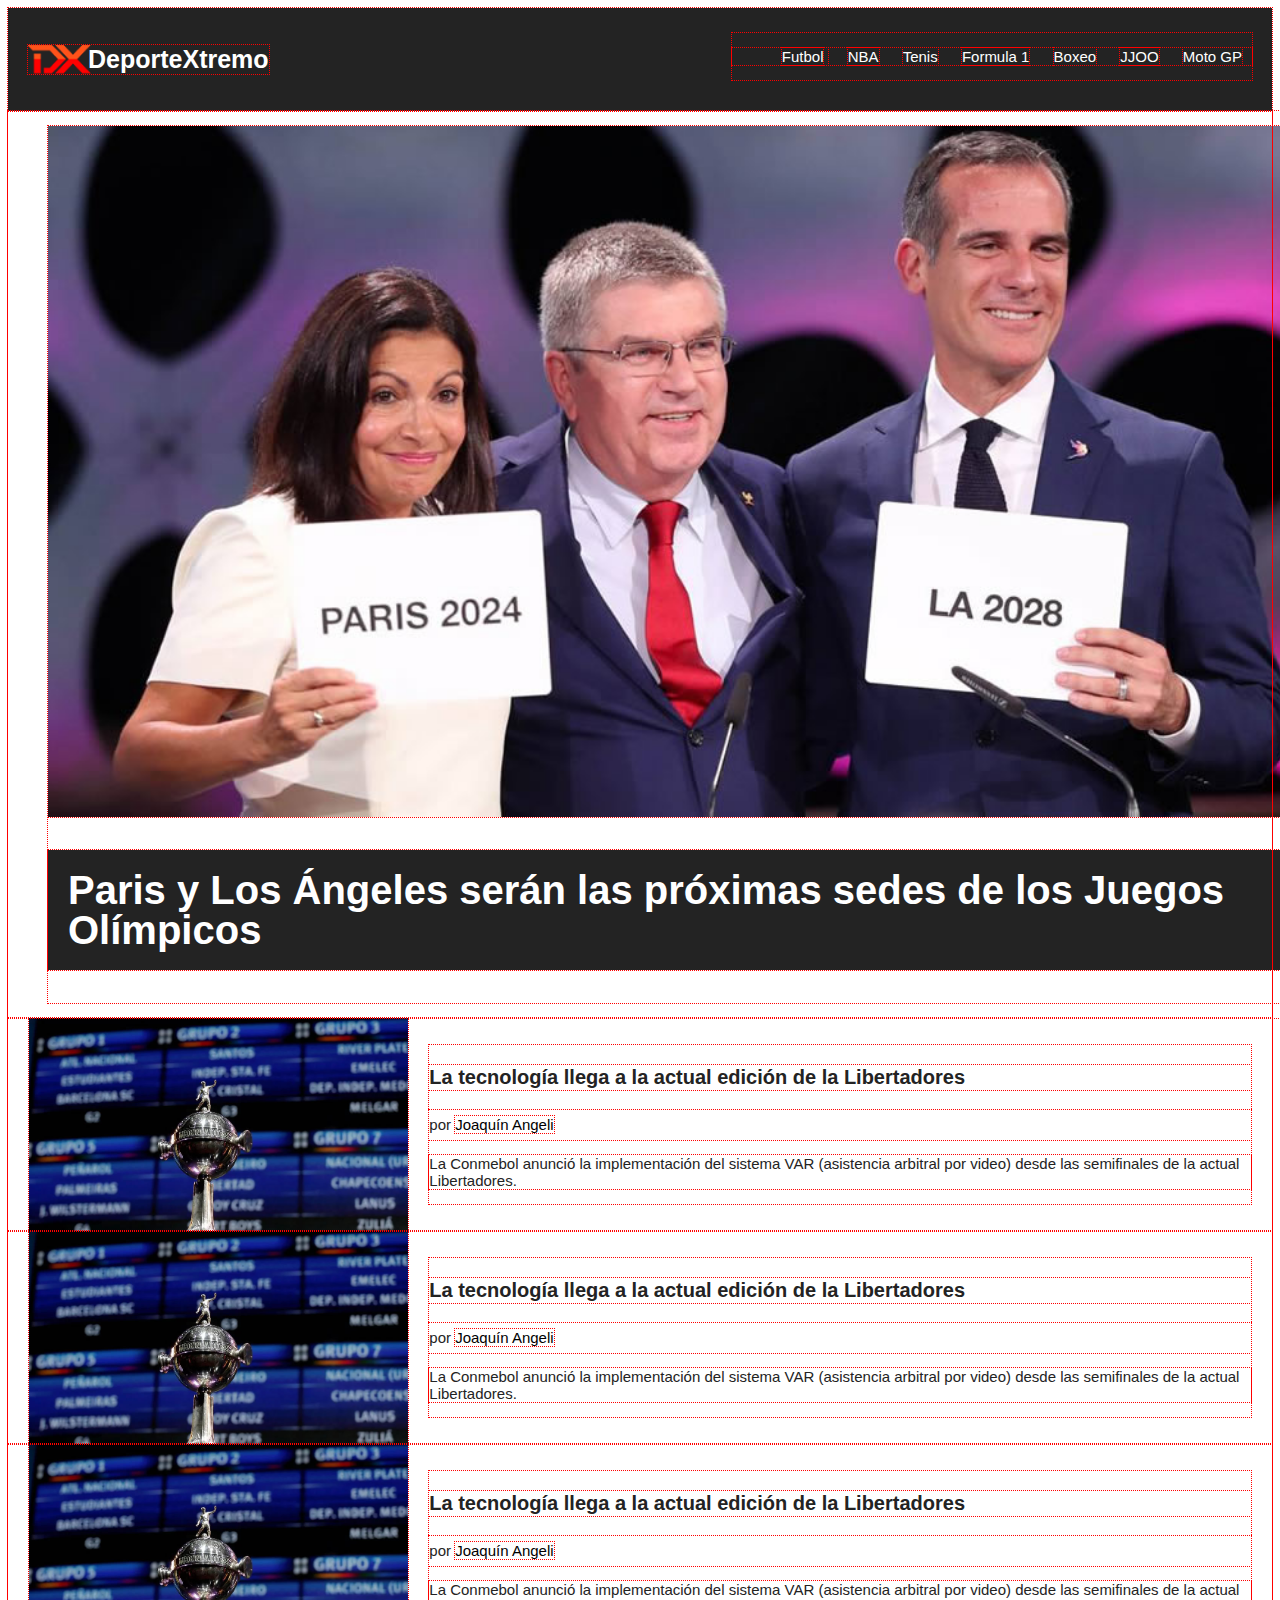
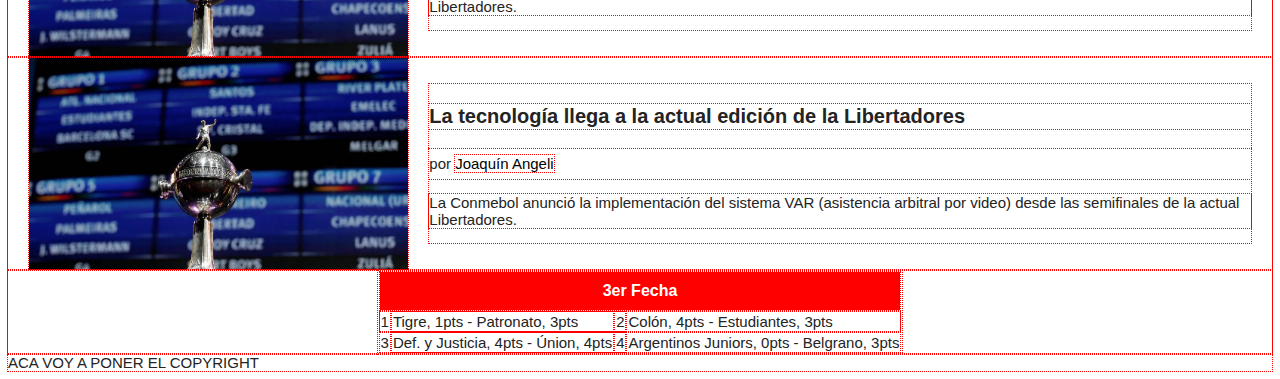
==== _BASE_/index.html @ b35e1c30 "Actualización" ====
<!DOCTYPE html>
<html lang="es-AR">
    <head>
        <meta charset="utf-8">
        <title>DX - DeporteXtremo</title>
        <link rel="stylesheet" href="https://meyerweb.com/eric/tools/css/reset/reset.css">
        <link rel="stylesheet" href="css/dx.css">
    </head>
    <body>
        <!-- INICIO HEADER -->
        <header>
            <h1>DeporteXtremo</h1>

            <nav>
                <ul>
                    <li>
                        <a href="#">Futbol</a>
                    </li>
                    <li><a href="#">NBA</a></li>
                    <li><a href="#">Tenis</a></li>
                    <li><a href="#">Formula 1</a></li>
                    <li><a href="#">Boxeo</a></li>
                    <li><a href="#">JJOO</a></li>
                    <li><a href="#">Moto GP</a></li>
                </ul>
            </nav>

        </header>
        <!-- FIN DE HEADER -->

        <main>
            <section id="noticias-destacadas">
                <!-- INICIO NOTICIAS DESTACADAS -->
                <!-- Destacada #1 -->
                <figure>
                    <img src="img/juegos-olimpicos.jpg" alt="JJOO Sorteo">
                    <figcaption>
                        <h2>Paris y Los Ángeles serán las próximas sedes de los Juegos Olímpicos</h2>
                    </figcaption>
                </figure>

                <!-- Destacada #2 --
                <figure>
                    <img src="img/f1.jpg" alt="F1 Azerbaiyán">
                    <figcaption>
                        <h2>Ricciardo marcó el ritmo en los libres de Azerbaiyán</h2>
                    </figcaption>
                </figure>
                <!---->

                <!-- Destacada #3 --
                <figure>
                    <img src="img/rally.jpg" alt="Rally Cordoba">
                    <figcaption>
                        <h2>En Córdoba arrancó la 1er etapa del 38° Rally de la Argentina</h2>
                    </figcaption>
                </figure>
                <!---->
                <!-- FIN DE NOTICIAS DESTACADAS -->
            </section>

            <section id="ultimas-noticias">
                <!-- Inicio Noticia #1 -->
                <article class="noticia">
                    <div class="noticia-img">
                        <img src="img/sorteo-libertadores.jpg" alt="Sorteo Libertadores">
                    </div>

                    <div class="noticia-txt">
                        <h3>La tecnología llega a la actual edición de la Libertadores</h3>
                        <p>por <a href="#">Joaquín Angeli</a></p>
                        <p>La Conmebol anunció la implementación del sistema VAR (asistencia arbitral por video) desde las semifinales de la actual Libertadores.</p>
                    </div>
                </article>
                <!-- Fin de Noticia #1 -->
                
                <!-- Inicio Noticia #2 -->
                <article class="noticia">
                    <div class="noticia-img">
                        <img src="img/sorteo-libertadores.jpg" alt="Sorteo Libertadores">
                    </div>

                    <div class="noticia-txt">
                        <h3>La tecnología llega a la actual edición de la Libertadores</h3>
                        <p>por <a href="#">Joaquín Angeli</a></p>
                        <p>La Conmebol anunció la implementación del sistema VAR (asistencia arbitral por video) desde las semifinales de la actual Libertadores.</p>
                    </div>
                </article>
                <!-- Fin de Noticia #2 -->

                <!-- Inicio Noticia #3 -->
                <article class="noticia">
                    <div class="noticia-img">
                        <img src="img/sorteo-libertadores.jpg" alt="Sorteo Libertadores">
                    </div>

                    <div class="noticia-txt">
                        <h3>La tecnología llega a la actual edición de la Libertadores</h3>
                        <p>por <a href="#">Joaquín Angeli</a></p>
                        <p>La Conmebol anunció la implementación del sistema VAR (asistencia arbitral por video) desde las semifinales de la actual Libertadores.</p>
                    </div>
                </article>
                <!-- Fin de Noticia #3 -->

                <!-- Inicio Noticia #4 -->
                <article class="noticia">
                    <div class="noticia-img">
                        <img src="img/sorteo-libertadores.jpg" alt="Sorteo Libertadores">
                    </div>

                    <div class="noticia-txt">
                        <h3>La tecnología llega a la actual edición de la Libertadores</h3>
                        <p>por <a href="#">Joaquín Angeli</a></p>
                        <p>La Conmebol anunció la implementación del sistema VAR (asistencia arbitral por video) desde las semifinales de la actual Libertadores.</p>
                    </div>
                </article>
                <!-- Fin de Noticia #4 -->
            </section>

            <section id="tabla-resultados">

                <table>
                    <tr>
                        <th colspan="4">3er Fecha</th>
                    </tr>

                    <tr>
                        <td>1</td>
                        <td>Tigre, 1pts - Patronato, 3pts</td>
                        <td>2</td>
                        <td>Colón, 4pts - Estudiantes, 3pts</td>
                    </tr>

                    <tr>
                        <td>3</td>
                        <td>Def. y Justicia, 4pts - Únion, 4pts</td>
                        <td>4</td>
                        <td>Argentinos Juniors, 0pts - Belgrano, 3pts</td>
                    </tr>
                </table>

            </section>
        </main>

        <footer>
            ACA VOY A PONER EL COPYRIGHT
        </footer>
    </body>
</html>
---- _BASE_/css/dx.css ----
:root {
    font-size: 62.5%;
}
* {
    outline: dotted 1px red;
}
body {
    font-family: Arial, Helvetica, sans-serif;
    color: #232323;
    font-size: 1.5rem;
    overflow-x: hidden;
}
header {
    background-color: #232323;
    padding: 2rem;
    overflow: auto;
}
h1 {
    font-size: 2.5rem;
    font-weight: 600;
    color: #FFF;
    float: left;
    background-image: url("../img/logo.png");
    background-repeat: no-repeat;
    background-size: contain;
    padding-left: 6rem;
}
nav {
    float: right;
    margin-top: 0.5rem;
}
nav li {
    display: inline;
    margin: 0 1rem;
}
nav li a {
    color: #FFF;
    text-decoration: none;
}
#noticias-destacadas {
    width: 300vw;
    overflow: auto;
    /*animation: 20s slider infinite;*/
}
figure {
    float: left;
    width: 100vw;
}
img {
    display: block;
    width: 100%;
}
figure figcaption {
    background-color: #232323;
}
figure h2 {
    color: #FFF;
    font-weight: bold;
    font-size: 4rem;
    padding: 2rem;
    line-height: 100%;
}
.noticia {
    display: flex;
    flex-direction: row;
    justify-content: space-evenly; /* flext-start | flex-end | center | space-between | space-around | */
    align-items: center; /* flex-start | flex-end | center | stretch */
    min-height: 15rem;
}
.noticia-img {
    width: 30%;
}
.noticia-txt {
    width: 65%;
}
.noticia-txt h3 {
    font-weight: bold;
    font-size: 2rem;
    line-height: 125%;
}
.noticia-txt p:nth-of-type(1) {
    line-height: 200%;
}
.noticia-txt p:nth-of-type(1) a {
    text-decoration: none;
    color: #000;
}
#tabla-resultados table {
    margin: auto;
}
#tabla-resultados table th {
    background-color: red;
    color: #FFF;
    font-weight: bold;
    font-size: 1.6rem;
    padding: 1rem;
}

@keyframes slider {
    0% { margin-left: 0 }
    20% { margin-left: 0 }

    40% { margin-left: -100vw }
    60% { margin-left: -100vw }

    80% { margin-left: -200vw }
    100% { margin-left: -200vw }
}
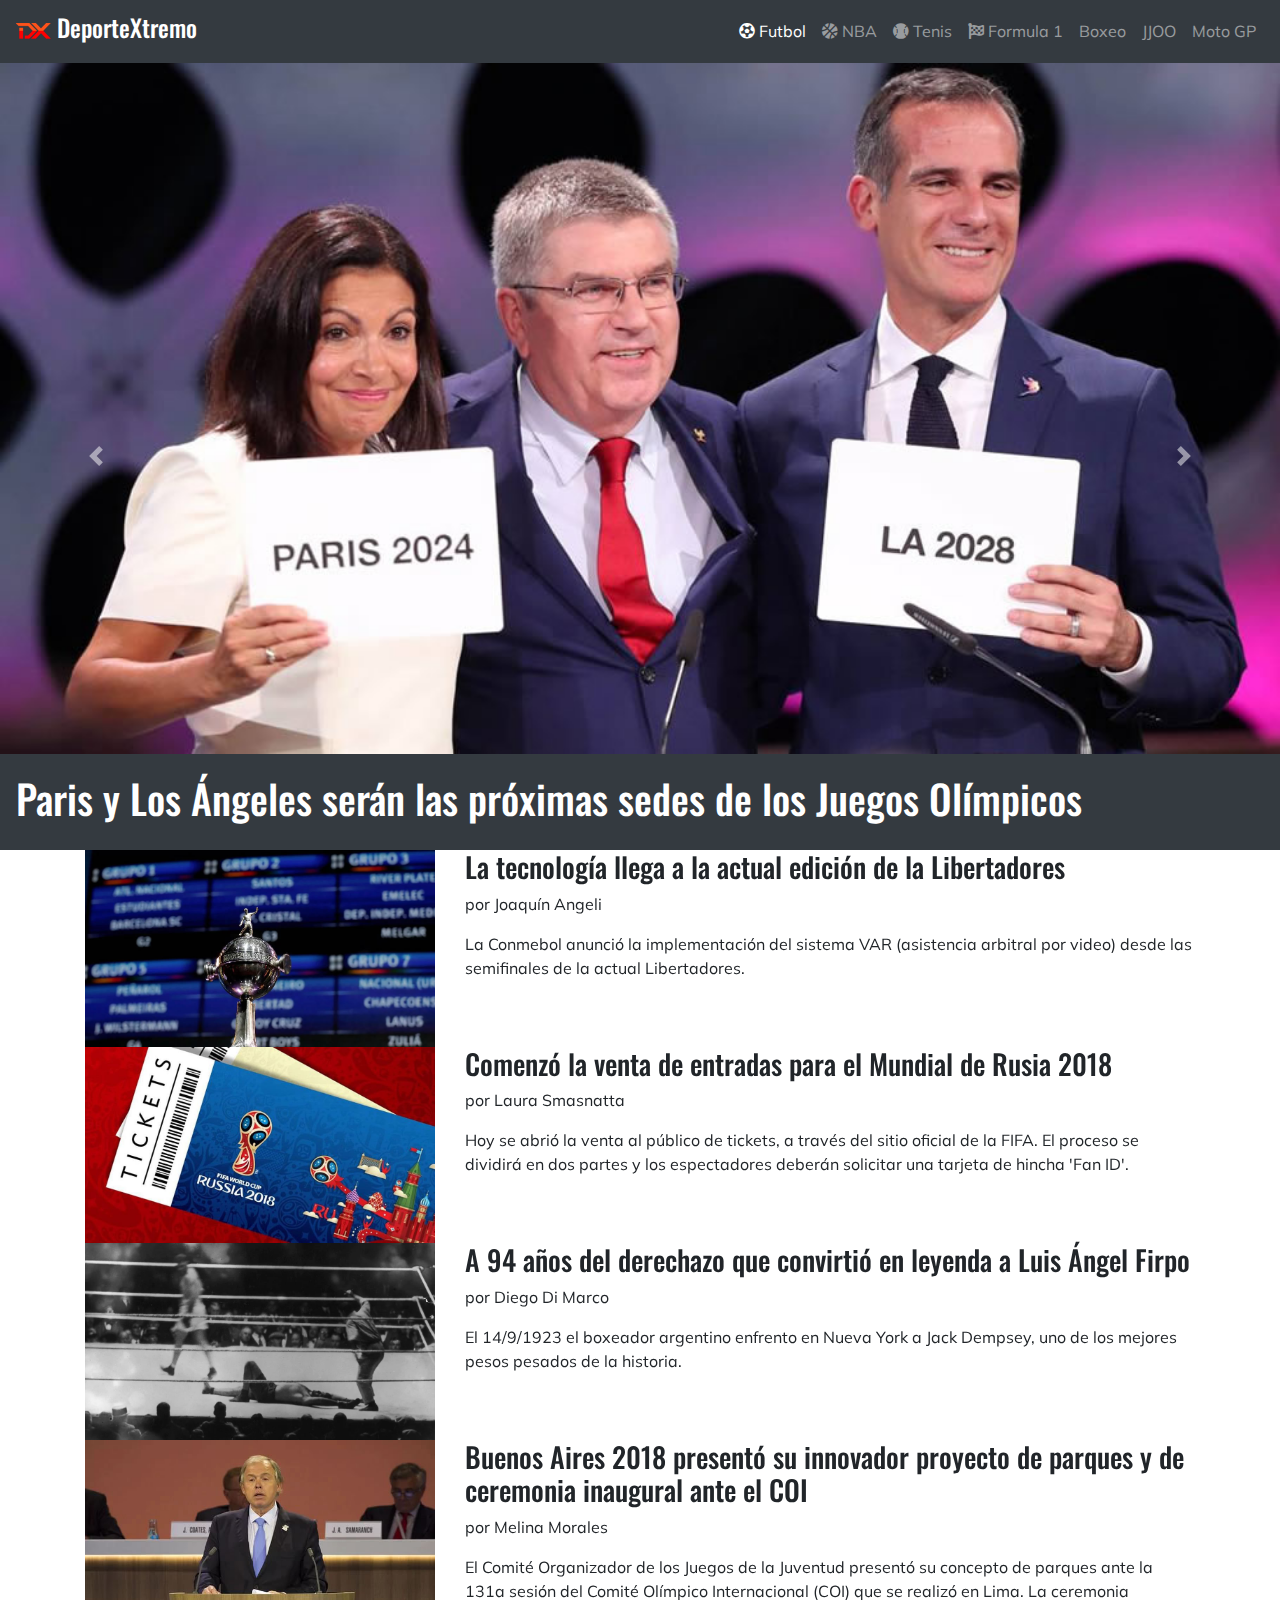
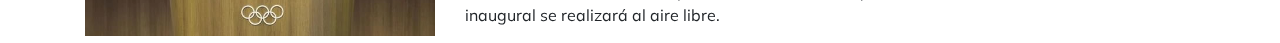
==== commit 02c68423: "Agregando slider y otros con utilidades Bootstrap" ====
--- a/_BASE_/index.html
+++ b/_BASE_/index.html
@@ -1,149 +1,175 @@
-<!DOCTYPE html>
-<html lang="es-AR">
-    <head>
-        <meta charset="utf-8">
-        <title>DX - DeporteXtremo</title>
-        <link rel="stylesheet" href="https://meyerweb.com/eric/tools/css/reset/reset.css">
-        <link rel="stylesheet" href="css/dx.css">
-    </head>
-    <body>
-        <!-- INICIO HEADER -->
-        <header>
-            <h1>DeporteXtremo</h1>
+<!doctype html>
+<html lang="en">
+	<head>
+		<!-- Required meta tags -->
+		<meta charset="utf-8">
+		<meta name="viewport" content="width=device-width, initial-scale=1, shrink-to-fit=no">
 
-            <nav>
-                <ul>
-                    <li>
-                        <a href="#">Futbol</a>
-                    </li>
-                    <li><a href="#">NBA</a></li>
-                    <li><a href="#">Tenis</a></li>
-                    <li><a href="#">Formula 1</a></li>
-                    <li><a href="#">Boxeo</a></li>
-                    <li><a href="#">JJOO</a></li>
-                    <li><a href="#">Moto GP</a></li>
-                </ul>
-            </nav>
+		<!-- Bootstrap CSS -->
+		<link rel="stylesheet" href="https://stackpath.bootstrapcdn.com/bootstrap/4.4.1/css/bootstrap.min.css" integrity="sha384-Vkoo8x4CGsO3+Hhxv8T/Q5PaXtkKtu6ug5TOeNV6gBiFeWPGFN9MuhOf23Q9Ifjh" crossorigin="anonymous">
+		<link rel="stylesheet" href="https://fonts.googleapis.com/css2?family=Muli:wght@300&family=Oswald:wght@300;400;500&display=swap">
+		<link rel="stylesheet" href="https://cdnjs.cloudflare.com/ajax/libs/font-awesome/5.13.0/css/all.min.css">
+		<title>DX - DeporteXtremo</title>
+		<style>
+			body {
+				font-family: 'Muli', sans-serif;
+			}
+			h1,h2,h3,h4,h5,h6 {
+				font-family: 'Oswald', sans-serif;
+			}
+		</style>
+	</head>
 
-        </header>
-        <!-- FIN DE HEADER -->
+	<body>
+		<!-- INICIO HEADER -->
+		<nav class="navbar navbar-expand-lg navbar-dark bg-dark">
+			<a class="navbar-brand" href="#">
+				<h1 class="h4">
+					<img src="img/logo.png" width="35" class="d-inline-block align-middle" alt="">
+					DeporteXtremo
+				</h1>
+			</a>
+			<button class="navbar-toggler" type="button" data-toggle="collapse" data-target="#navbarSupportedContent"
+				aria-controls="navbarSupportedContent" aria-expanded="false" aria-label="Toggle navigation">
+				<span class="navbar-toggler-icon"></span>
+			</button>
 
-        <main>
-            <section id="noticias-destacadas">
-                <!-- INICIO NOTICIAS DESTACADAS -->
-                <!-- Destacada #1 -->
-                <figure>
-                    <img src="img/juegos-olimpicos.jpg" alt="JJOO Sorteo">
-                    <figcaption>
-                        <h2>Paris y Los Ángeles serán las próximas sedes de los Juegos Olímpicos</h2>
-                    </figcaption>
-                </figure>
+			<div class="collapse navbar-collapse" id="navbarSupportedContent">
+				<ul class="navbar-nav ml-auto text-center">
+					<li class="nav-item active">
+						<a class="nav-link" href="#"><i class="fas fa-futbol"></i> Futbol <span class="sr-only">(current)</span></a>
+					</li>
+					<li class="nav-item">
+						<a class="nav-link" href="#"><i class="fas fa-basketball-ball"></i> NBA</a>
+					</li>
+					<li class="nav-item">
+						<a class="nav-link" href="#"><i class="fas fa-baseball-ball"></i> Tenis</a>
+					</li>
+					<li class="nav-item">
+						<a class="nav-link" href="#"><i class="fas fa-flag-checkered"></i> Formula 1</a>
+					</li>
+					<li class="nav-item">
+						<a class="nav-link" href="#">Boxeo</a>
+					</li>
+					<li class="nav-item">
+						<a class="nav-link" href="#">JJOO</a>
+					</li>
+					<li class="nav-item">
+						<a class="nav-link" href="#">Moto GP</a>
+					</li>
+				</ul>
+			</div>
+		</nav>
+		<!-- FIN DE HEADER -->
 
-                <!-- Destacada #2 --
-                <figure>
-                    <img src="img/f1.jpg" alt="F1 Azerbaiyán">
-                    <figcaption>
-                        <h2>Ricciardo marcó el ritmo en los libres de Azerbaiyán</h2>
-                    </figcaption>
-                </figure>
-                <!---->
+		<!-- INICIO SLIDER -->
+		  <div id="carouselExampleCaptions" class="carousel slide" data-ride="carousel">
+			<div class="carousel-inner">
+			  <div class="carousel-item active">
+				<img src="img/juegos-olimpicos.jpg" class="d-block w-100" alt="Juegos Olimpicos">
+				<div class="carousel-caption d-none d-md-block position-static bg-dark text-left px-3">
+				  <h2 class="h1">Paris y Los Ángeles serán las próximas sedes de los Juegos Olímpicos</h2>
+				</div>
+			  </div>
 
-                <!-- Destacada #3 --
-                <figure>
-                    <img src="img/rally.jpg" alt="Rally Cordoba">
-                    <figcaption>
-                        <h2>En Córdoba arrancó la 1er etapa del 38° Rally de la Argentina</h2>
-                    </figcaption>
-                </figure>
-                <!---->
-                <!-- FIN DE NOTICIAS DESTACADAS -->
-            </section>
+			<figure class="carousel-item">
+				<img src="img/rally.jpg" class="d-block w-100" alt="Rally">
+				<figcaption class="carousel-caption d-none d-md-block position-static bg-dark text-left px-3">
+				  <h2 class="h1">En Córdoba arrancó la 1er etapa del 38° Rally de la Argentina</h2>
+				</figcaption>
+			</figure>
 
-            <section id="ultimas-noticias">
-                <!-- Inicio Noticia #1 -->
-                <article class="noticia">
-                    <div class="noticia-img">
-                        <img src="img/sorteo-libertadores.jpg" alt="Sorteo Libertadores">
-                    </div>
+			  <div class="carousel-item">
+				<img src="img/f1.jpg" class="d-block w-100" alt="Formula 1">
+				<div class="carousel-caption d-none d-md-block position-static bg-dark text-left px-3">
+				  <h2 class="h1">Ricciardo marcó el ritmo en los libres de Azerbaiyán este fin de semana</h2>
+				</div>
+			  </div>
 
-                    <div class="noticia-txt">
-                        <h3>La tecnología llega a la actual edición de la Libertadores</h3>
-                        <p>por <a href="#">Joaquín Angeli</a></p>
-                        <p>La Conmebol anunció la implementación del sistema VAR (asistencia arbitral por video) desde las semifinales de la actual Libertadores.</p>
-                    </div>
-                </article>
-                <!-- Fin de Noticia #1 -->
-                
-                <!-- Inicio Noticia #2 -->
-                <article class="noticia">
-                    <div class="noticia-img">
-                        <img src="img/sorteo-libertadores.jpg" alt="Sorteo Libertadores">
-                    </div>
+			</div>
+			<a class="carousel-control-prev" href="#carouselExampleCaptions" role="button" data-slide="prev">
+			  <span class="carousel-control-prev-icon" aria-hidden="true"></span>
+			  <span class="sr-only">Previous</span>
+			</a>
+			<a class="carousel-control-next" href="#carouselExampleCaptions" role="button" data-slide="next">
+			  <span class="carousel-control-next-icon" aria-hidden="true"></span>
+			  <span class="sr-only">Next</span>
+			</a>
+		  </div>
+		<!-- FIN DE SLIDER -->
 
-                    <div class="noticia-txt">
-                        <h3>La tecnología llega a la actual edición de la Libertadores</h3>
-                        <p>por <a href="#">Joaquín Angeli</a></p>
-                        <p>La Conmebol anunció la implementación del sistema VAR (asistencia arbitral por video) desde las semifinales de la actual Libertadores.</p>
-                    </div>
-                </article>
-                <!-- Fin de Noticia #2 -->
+		<section class="container">
+			<!-- INICIO NOTICIA #1 -->
+			<article class="row noticia">
 
-                <!-- Inicio Noticia #3 -->
-                <article class="noticia">
-                    <div class="noticia-img">
-                        <img src="img/sorteo-libertadores.jpg" alt="Sorteo Libertadores">
-                    </div>
+				<div class="col-12 col-md-3 col-lg-4 noticia-img">
+					<img src="img/sorteo-libertadores.jpg" class="img-fluid">
+				</div>
 
-                    <div class="noticia-txt">
-                        <h3>La tecnología llega a la actual edición de la Libertadores</h3>
-                        <p>por <a href="#">Joaquín Angeli</a></p>
-                        <p>La Conmebol anunció la implementación del sistema VAR (asistencia arbitral por video) desde las semifinales de la actual Libertadores.</p>
-                    </div>
-                </article>
-                <!-- Fin de Noticia #3 -->
+				<div class="col-12 col-md-9 col-lg-8 noticia-txt">
+					<h3>La tecnología llega a la actual edición de la Libertadores</h3>
+					<p>por Joaquín Angeli</p>
+					<p>La Conmebol anunció la implementación del sistema VAR (asistencia arbitral por video) desde las semifinales de la actual Libertadores.</p>
+				</div>
 
-                <!-- Inicio Noticia #4 -->
-                <article class="noticia">
-                    <div class="noticia-img">
-                        <img src="img/sorteo-libertadores.jpg" alt="Sorteo Libertadores">
-                    </div>
+			</article>
+			<!-- FIN DE NOTICIA #1 -->
 
-                    <div class="noticia-txt">
-                        <h3>La tecnología llega a la actual edición de la Libertadores</h3>
-                        <p>por <a href="#">Joaquín Angeli</a></p>
-                        <p>La Conmebol anunció la implementación del sistema VAR (asistencia arbitral por video) desde las semifinales de la actual Libertadores.</p>
-                    </div>
-                </article>
-                <!-- Fin de Noticia #4 -->
-            </section>
+			<!-- INICIO NOTICIA #2 -->
+			<article class="row noticia">
 
-            <section id="tabla-resultados">
+				<div class="col-12 col-md-3 col-lg-4 noticia-img">
+					<img src="img/tickets-rusia-mundial.jpg" class="img-fluid">
+				</div>
 
-                <table>
-                    <tr>
-                        <th colspan="4">3er Fecha</th>
-                    </tr>
+				<div class="col-12 col-md-9 col-lg-8 noticia-txt">
+					<h3>Comenzó la venta de entradas para el Mundial de Rusia 2018</h3>
+					<p>por Laura Smasnatta</p>
+					<p>Hoy se abrió la venta al público de tickets, a través del sitio oficial de la FIFA. El proceso se dividirá en dos partes y los espectadores deberán solicitar una tarjeta de hincha 'Fan ID'.</p>
+				</div>
 
-                    <tr>
-                        <td>1</td>
-                        <td>Tigre, 1pts - Patronato, 3pts</td>
-                        <td>2</td>
-                        <td>Colón, 4pts - Estudiantes, 3pts</td>
-                    </tr>
+			</article>
+			<!-- FIN DE NOTICIA #2 -->
 
-                    <tr>
-                        <td>3</td>
-                        <td>Def. y Justicia, 4pts - Únion, 4pts</td>
-                        <td>4</td>
-                        <td>Argentinos Juniors, 0pts - Belgrano, 3pts</td>
-                    </tr>
-                </table>
+			<!-- INICIO NOTICIA #3 -->
+			<article class="row noticia">
 
-            </section>
-        </main>
+				<div class="col-12 col-md-3 col-lg-4 noticia-img">
+					<img src="img/firpo.jpg" class="img-fluid">
+				</div>
 
-        <footer>
-            ACA VOY A PONER EL COPYRIGHT
-        </footer>
-    </body>
+				<div class="col-12 col-md-9 col-lg-8 noticia-txt">
+					<h3>A 94 años del derechazo que convirtió en leyenda a Luis Ángel Firpo</h3>
+					<p>por Diego Di Marco</p>
+					<p>El 14/9/1923 el boxeador argentino enfrento en Nueva York a Jack Dempsey, uno de los mejores pesos pesados de la historia.</p>
+				</div>
+
+			</article>
+			<!-- FIN DE NOTICIA #3 -->
+
+			<!-- INICIO NOTICIA #4 -->
+			<article class="row noticia">
+
+				<div class="col-12 col-md-3 col-lg-4 noticia-img">
+					<img src="img/buenos-aires.jpg" class="img-fluid">
+				</div>
+
+				<div class="col-12 col-md-9 col-lg-8 noticia-txt">
+					<h3>Buenos Aires 2018 presentó su innovador proyecto de parques y de ceremonia inaugural ante el COI</h3>
+					<p>por Melina Morales</p>
+					<p>El Comité Organizador de los Juegos de la Juventud presentó su concepto de parques ante la 131a sesión del Comité Olímpico Internacional (COI) que se realizó en Lima. La ceremonia inaugural se realizará al aire libre.
+					</p>
+				</div>
+
+			</article>
+			<!-- FIN DE NOTICIA #4 -->
+
+		</section>
+
+		<!-- Optional JavaScript -->
+		<!-- jQuery first, then Popper.js, then Bootstrap JS -->
+		<script src="https://code.jquery.com/jquery-3.4.1.slim.min.js" integrity="sha384-J6qa4849blE2+poT4WnyKhv5vZF5SrPo0iEjwBvKU7imGFAV0wwj1yYfoRSJoZ+n" crossorigin="anonymous"></script>
+		<script src="https://cdn.jsdelivr.net/npm/popper.js@1.16.0/dist/umd/popper.min.js" integrity="sha384-Q6E9RHvbIyZFJoft+2mJbHaEWldlvI9IOYy5n3zV9zzTtmI3UksdQRVvoxMfooAo" crossorigin="anonymous"></script>
+		<script src="https://stackpath.bootstrapcdn.com/bootstrap/4.4.1/js/bootstrap.min.js" integrity="sha384-wfSDF2E50Y2D1uUdj0O3uMBJnjuUD4Ih7YwaYd1iqfktj0Uod8GCExl3Og8ifwB6" crossorigin="anonymous"></script>
+	</body>
 </html>